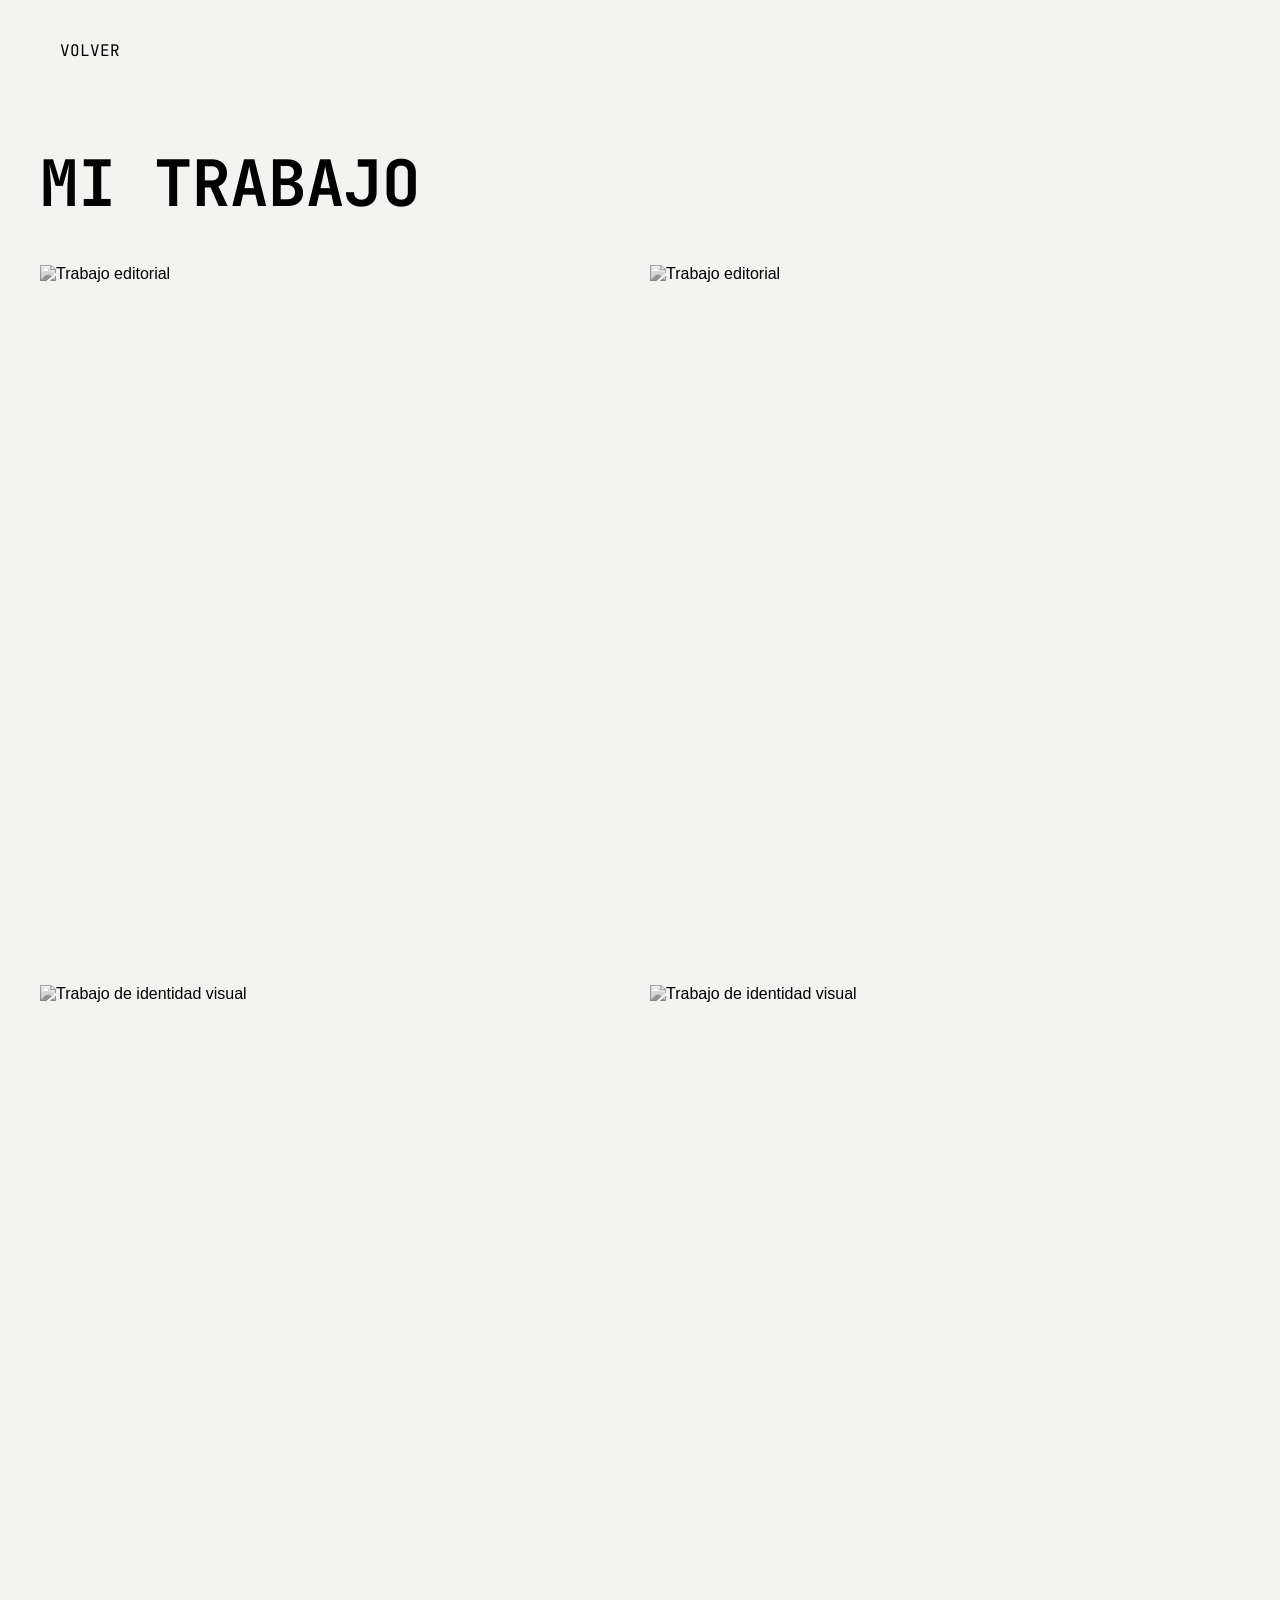
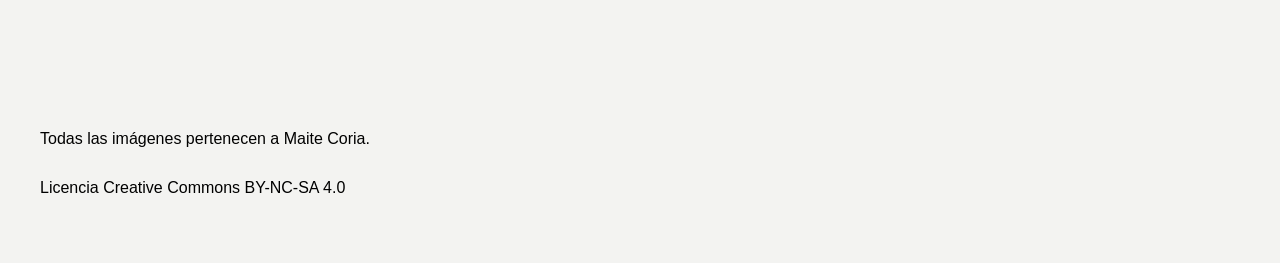
==== pagina2.html @ cc435dad "Add files via upload" ====
<!DOCTYPE html>
<html lang="es">
<head>
<meta charset="UTF-8">
<meta name="viewport" content="width=device-width, initial-scale=1.0">

<title>Mi trabajo</title>

<link rel="preconnect" href="https://fonts.googleapis.com">
<link rel="preconnect" href="https://fonts.gstatic.com" crossorigin>

<link href="https://fonts.googleapis.com/css2?family=JetBrains+Mono:wght@300;400;500;700&family=Strichpunkt+Sans&display=swap" rel="stylesheet">

<link rel="stylesheet" href="estilos.css">
</head>

<body>

<header class="header">
<a href="index.html">Volver</a>
</header>

<h1>Mi trabajo</h1>

<div class="gallery">
<img src="imagenes/trabajo1.jpg" alt="Trabajo editorial">
<img src="imagenes/trabajo2.jpg" alt="Trabajo editorial">
<img src="imagenes/trabajo3.jpg" alt="Trabajo de identidad visual">
<img src="imagenes/trabajo4.jpg" alt="Trabajo de identidad visual">
</div>

<p>
Todas las imágenes pertenecen a Maite Coria.
</p>

<p>
Licencia Creative Commons BY-NC-SA 4.0
</p>

</body>
</html>
---- estilos.css ----
:root{
--title:'JetBrains Mono', monospace;
--text:'Strichpunkt Sans', sans-serif;
}

*{
margin:0;
padding:0;
box-sizing:border-box;
}

body{
padding:40px;
background:#f3f3f1;
color:#000;
font-family:var(--text);
}

.header{
display:flex;
justify-content:space-between;
margin-bottom:80px;
}

.header a,
nav a{
font-family:var(--title);
text-decoration:none;
color:#000;
margin-left:20px;
text-transform:uppercase;
}

h1,h2,h3{
font-family:var(--title);
text-transform:uppercase;
margin-bottom:30px;
}

h1{
font-size:4rem;
}

h2{
font-size:1.5rem;
max-width:900px;
}

p{
font-family:var(--text);
line-height:1.8;
max-width:800px;
margin-bottom:20px;
}

.about{
padding-bottom:120px;
border-bottom:1px solid #000;
}

.buttons{
margin-top:40px;
display:flex;
gap:15px;
flex-wrap:wrap;
}

.buttons a{
border:1px solid #000;
padding:14px 22px;
text-decoration:none;
color:#000;
font-family:var(--title);
}

.grid{
display:grid;
grid-template-columns:repeat(3,1fr);
gap:20px;
padding-bottom:100px;
border-bottom:1px solid #000;
}

.gallery{
display:grid;
grid-template-columns:repeat(2,1fr);
gap:20px;
margin-top:40px;
margin-bottom:40px;
}

.gallery img{
width:100%;
height:700px;
object-fit:cover;
filter:grayscale(100%);
}

iframe{
margin-top:20px;
margin-bottom:80px;
border:0;
}

footer{
margin-top:80px;
padding-top:40px;
border-top:1px solid #000;
}
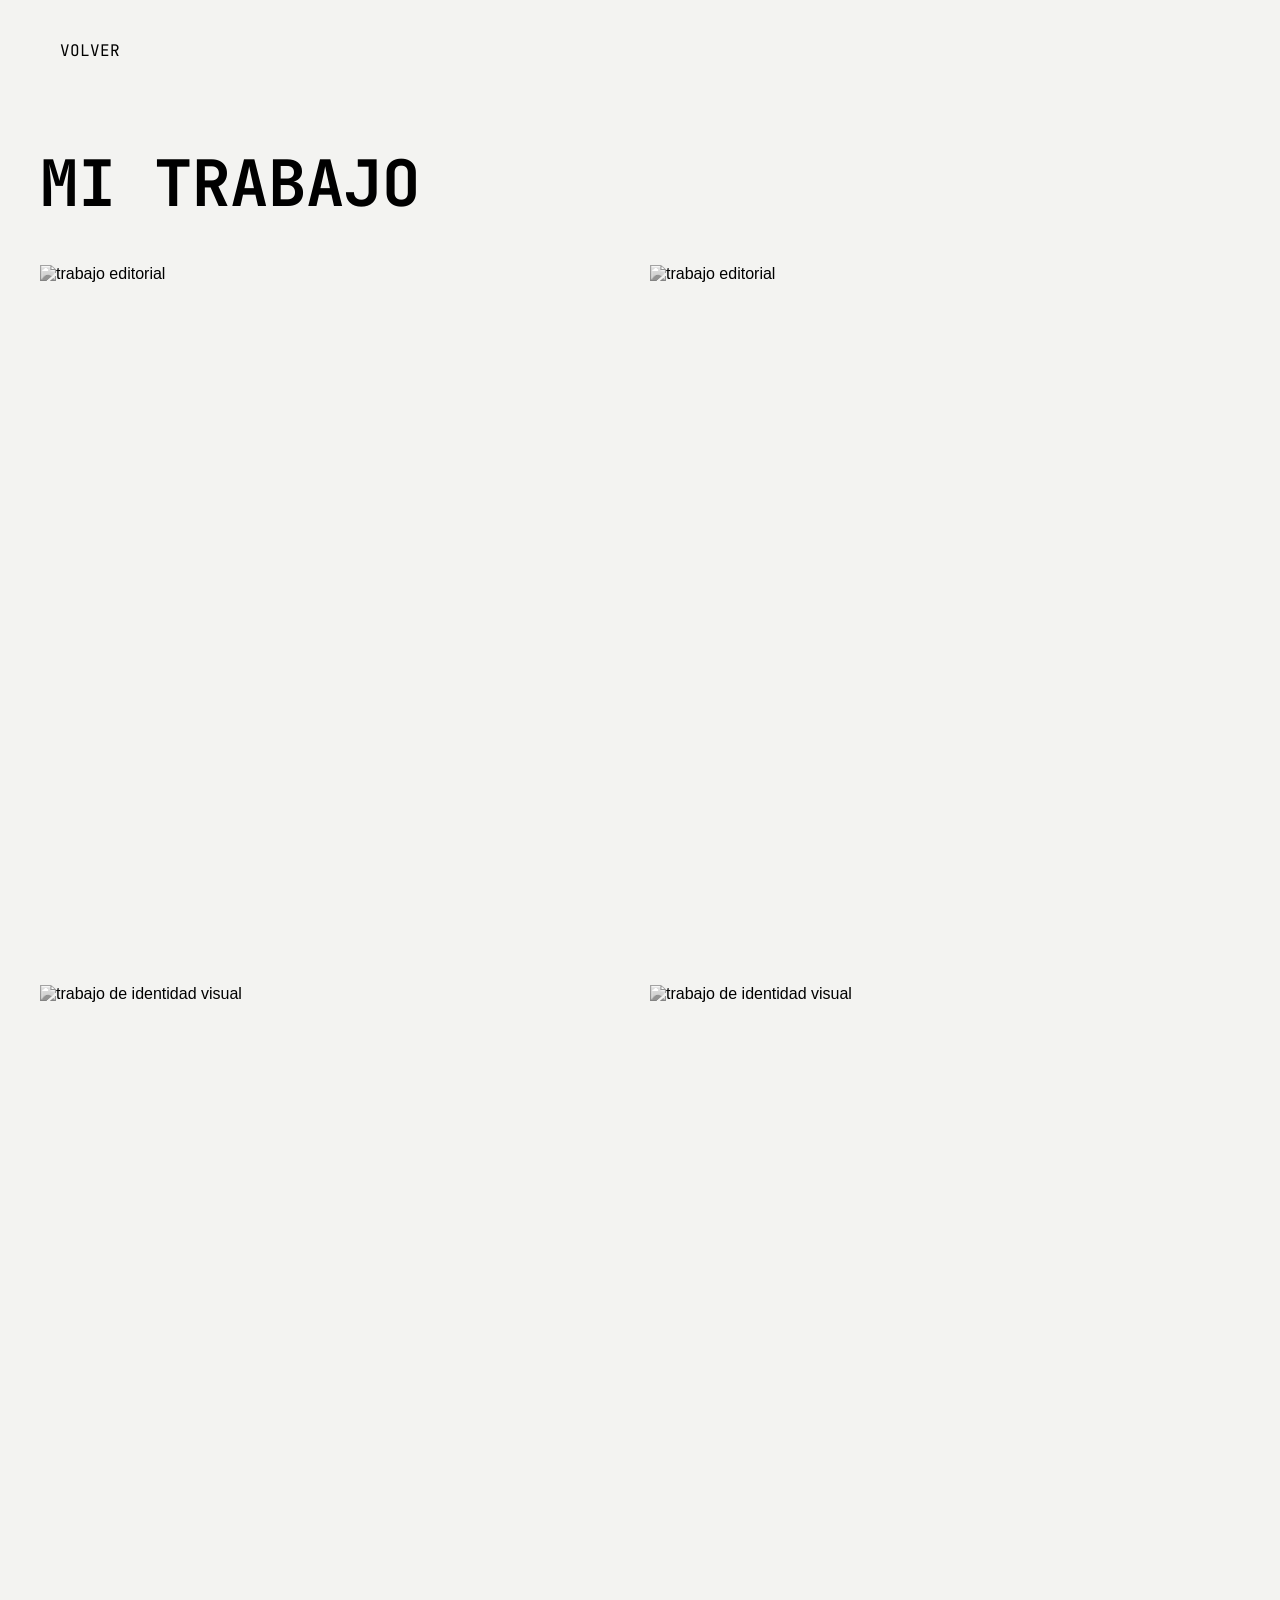
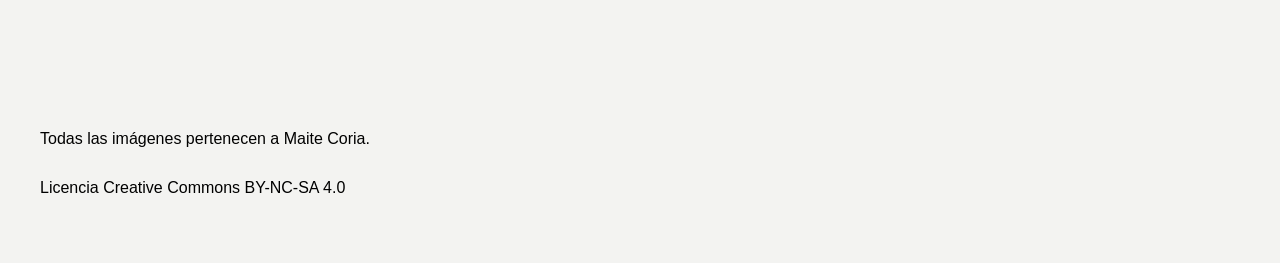
==== commit b334d29c: "Update pagina2.html" ====
--- a/pagina2.html
+++ b/pagina2.html
@@ -23,10 +23,10 @@
 <h1>Mi trabajo</h1>
 
 <div class="gallery">
-<img src="imagenes/trabajo1.jpg" alt="Trabajo editorial">
-<img src="imagenes/trabajo2.jpg" alt="Trabajo editorial">
-<img src="imagenes/trabajo3.jpg" alt="Trabajo de identidad visual">
-<img src="imagenes/trabajo4.jpg" alt="Trabajo de identidad visual">
+<img src="imagenes/trabajo1.jpg" alt="trabajo editorial">
+<img src="imagenes/trabajo2.jpg" alt="trabajo editorial">
+<img src="imagenes/trabajo3.jpg" alt="trabajo de identidad visual">
+<img src="imagenes/trabajo4.jpg" alt="trabajo de identidad visual">
 </div>
 
 <p>
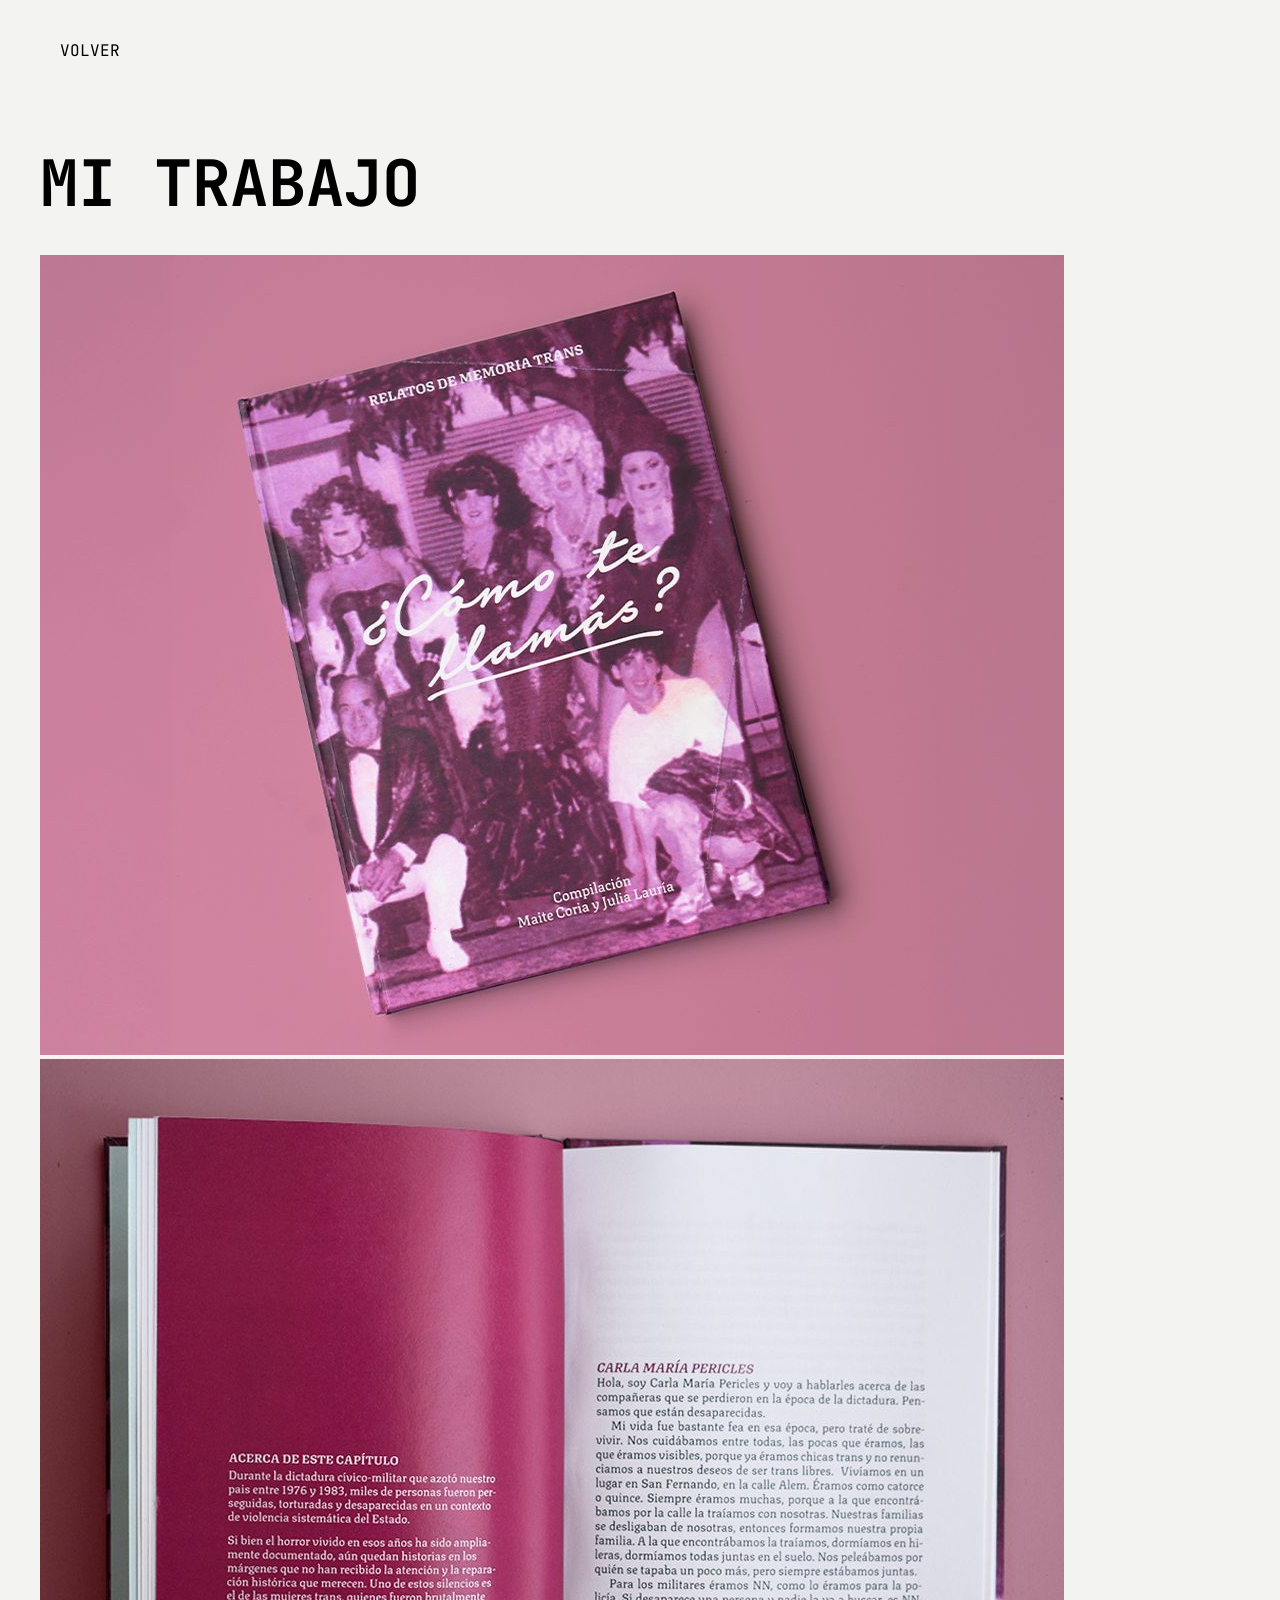
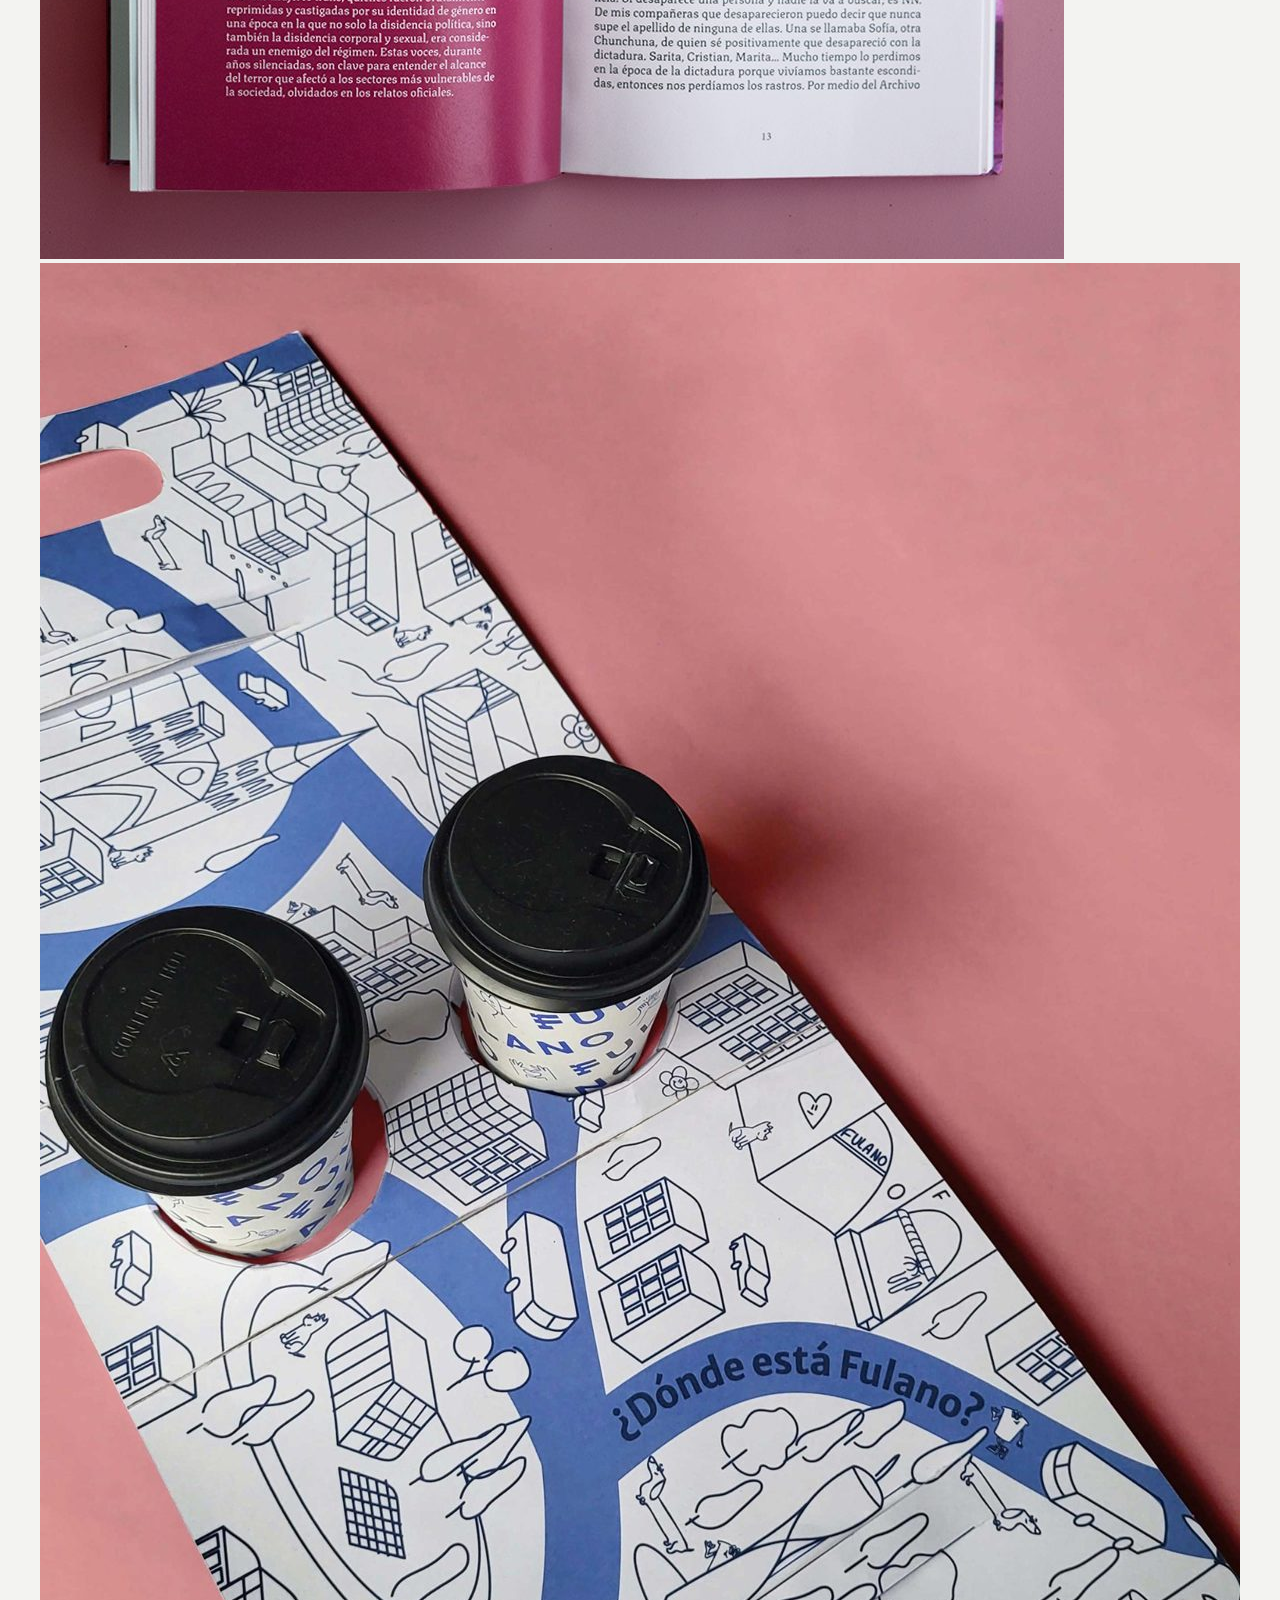
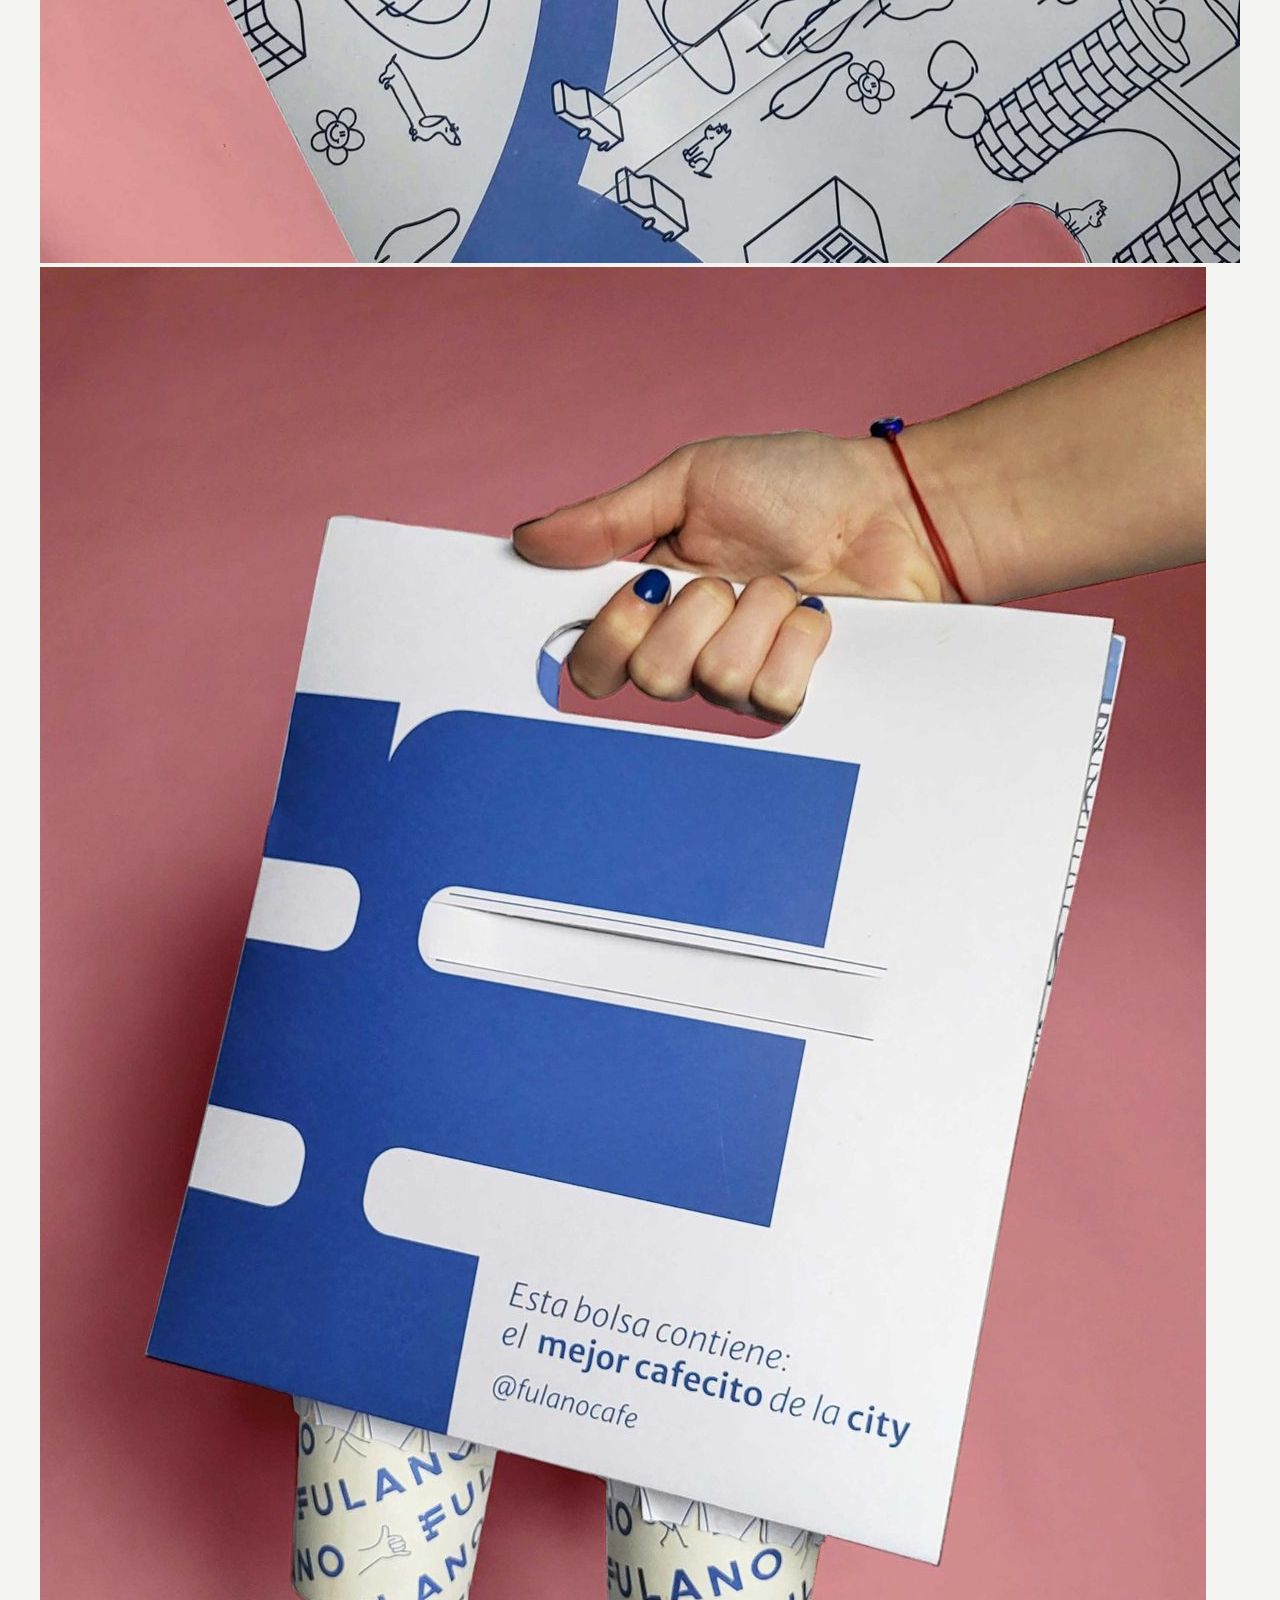
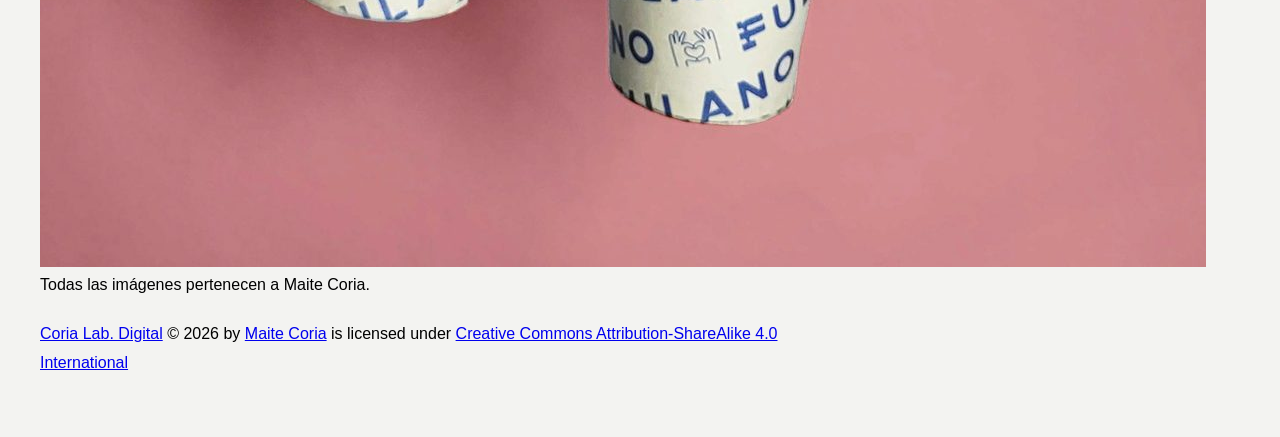
==== commit c5aeab6a: "Update pagina2.html" ====
--- a/pagina2.html
+++ b/pagina2.html
@@ -34,7 +34,7 @@
 </p>
 
 <p>
-Licencia Creative Commons BY-NC-SA 4.0
+<a href="https://maitecoria.github.io/coriamaite/index.html">Coria Lab. Digital</a> © 2026 by <a href="https://www.instagram.com/coriaaam/">Maite Coria</a> is licensed under <a href="https://creativecommons.org/licenses/by-sa/4.0/">Creative Commons Attribution-ShareAlike 4.0 International</a><img src="https://mirrors.creativecommons.org/presskit/icons/cc.svg" alt="" style="max-width: 1em;max-height:1em;margin-left: .2em;"><img src="https://mirrors.creativecommons.org/presskit/icons/by.svg" alt="" style="max-width: 1em;max-height:1em;margin-left: .2em;"><img src="https://mirrors.creativecommons.org/presskit/icons/sa.svg" alt="" style="max-width: 1em;max-height:1em;margin-left: .2em;">
 </p>
 
 </body>
--- a/estilos.css
+++ b/estilos.css
@@ -82,19 +82,20 @@
 border-bottom:1px solid #000;
 }
 
-.gallery{
-display:grid;
-grid-template-columns:repeat(2,1fr);
-gap:20px;
-margin-top:40px;
-margin-bottom:40px;
+.gallery-grid img{
+    width:100%;
+
+    height:700px;
+
+    object-fit:cover;
+
+    filter:grayscale(100%);
+
+    transition:0.3s ease;
 }
 
-.gallery img{
-width:100%;
-height:700px;
-object-fit:cover;
-filter:grayscale(100%);
+.gallery-grid img:hover{
+    filter:grayscale(0%);
 }
 
 iframe{
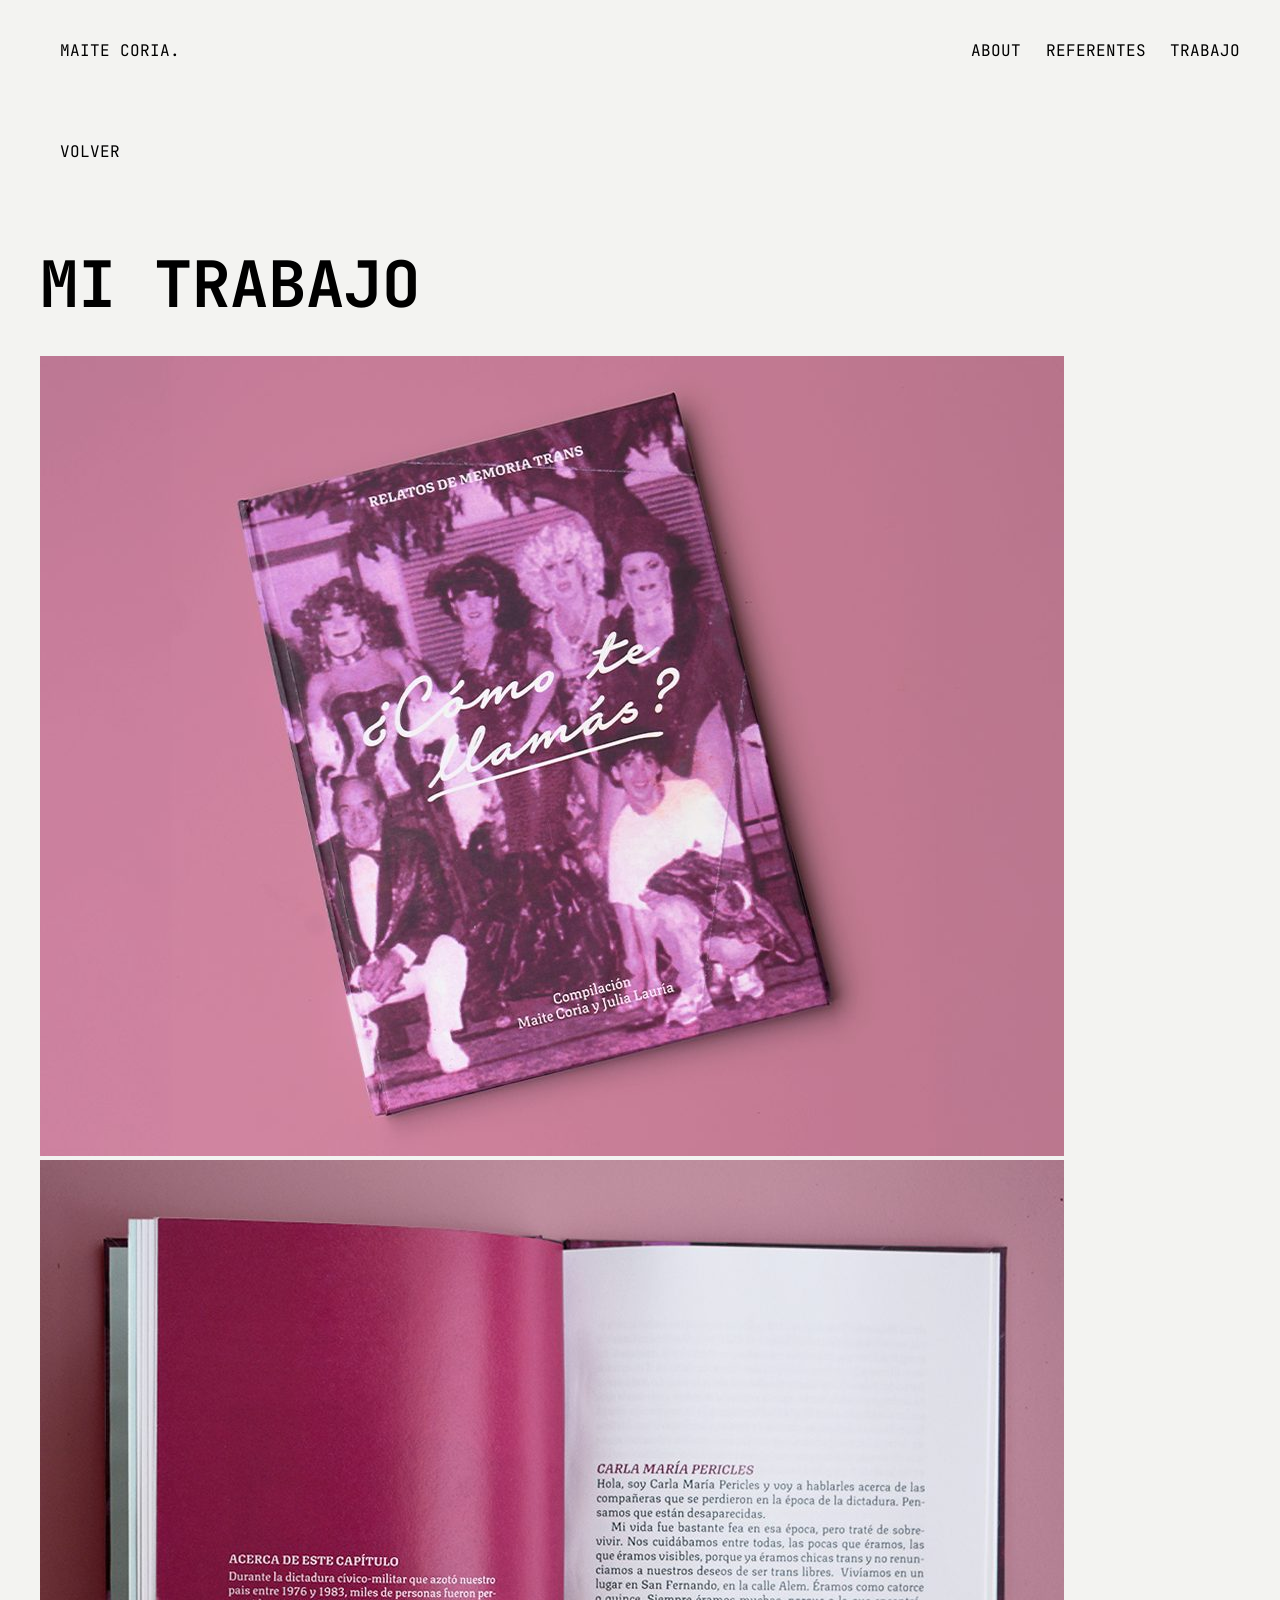
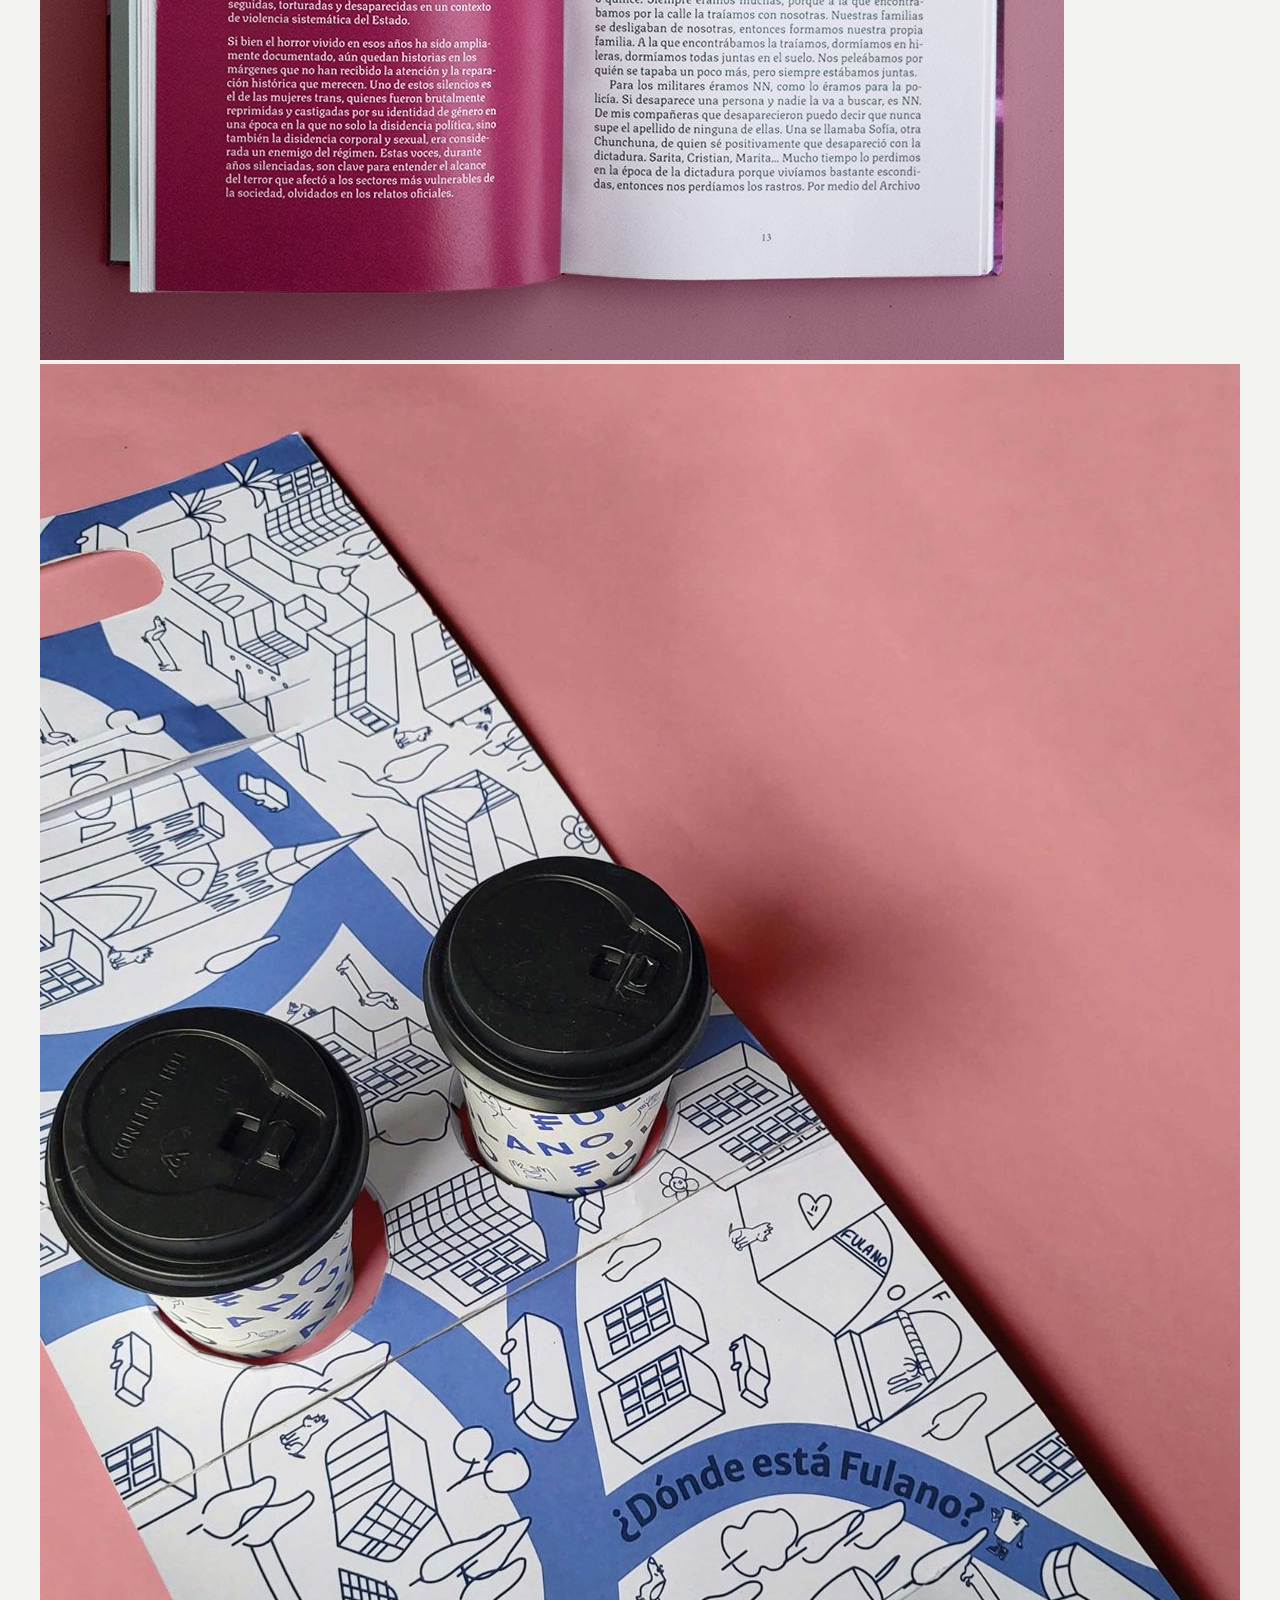
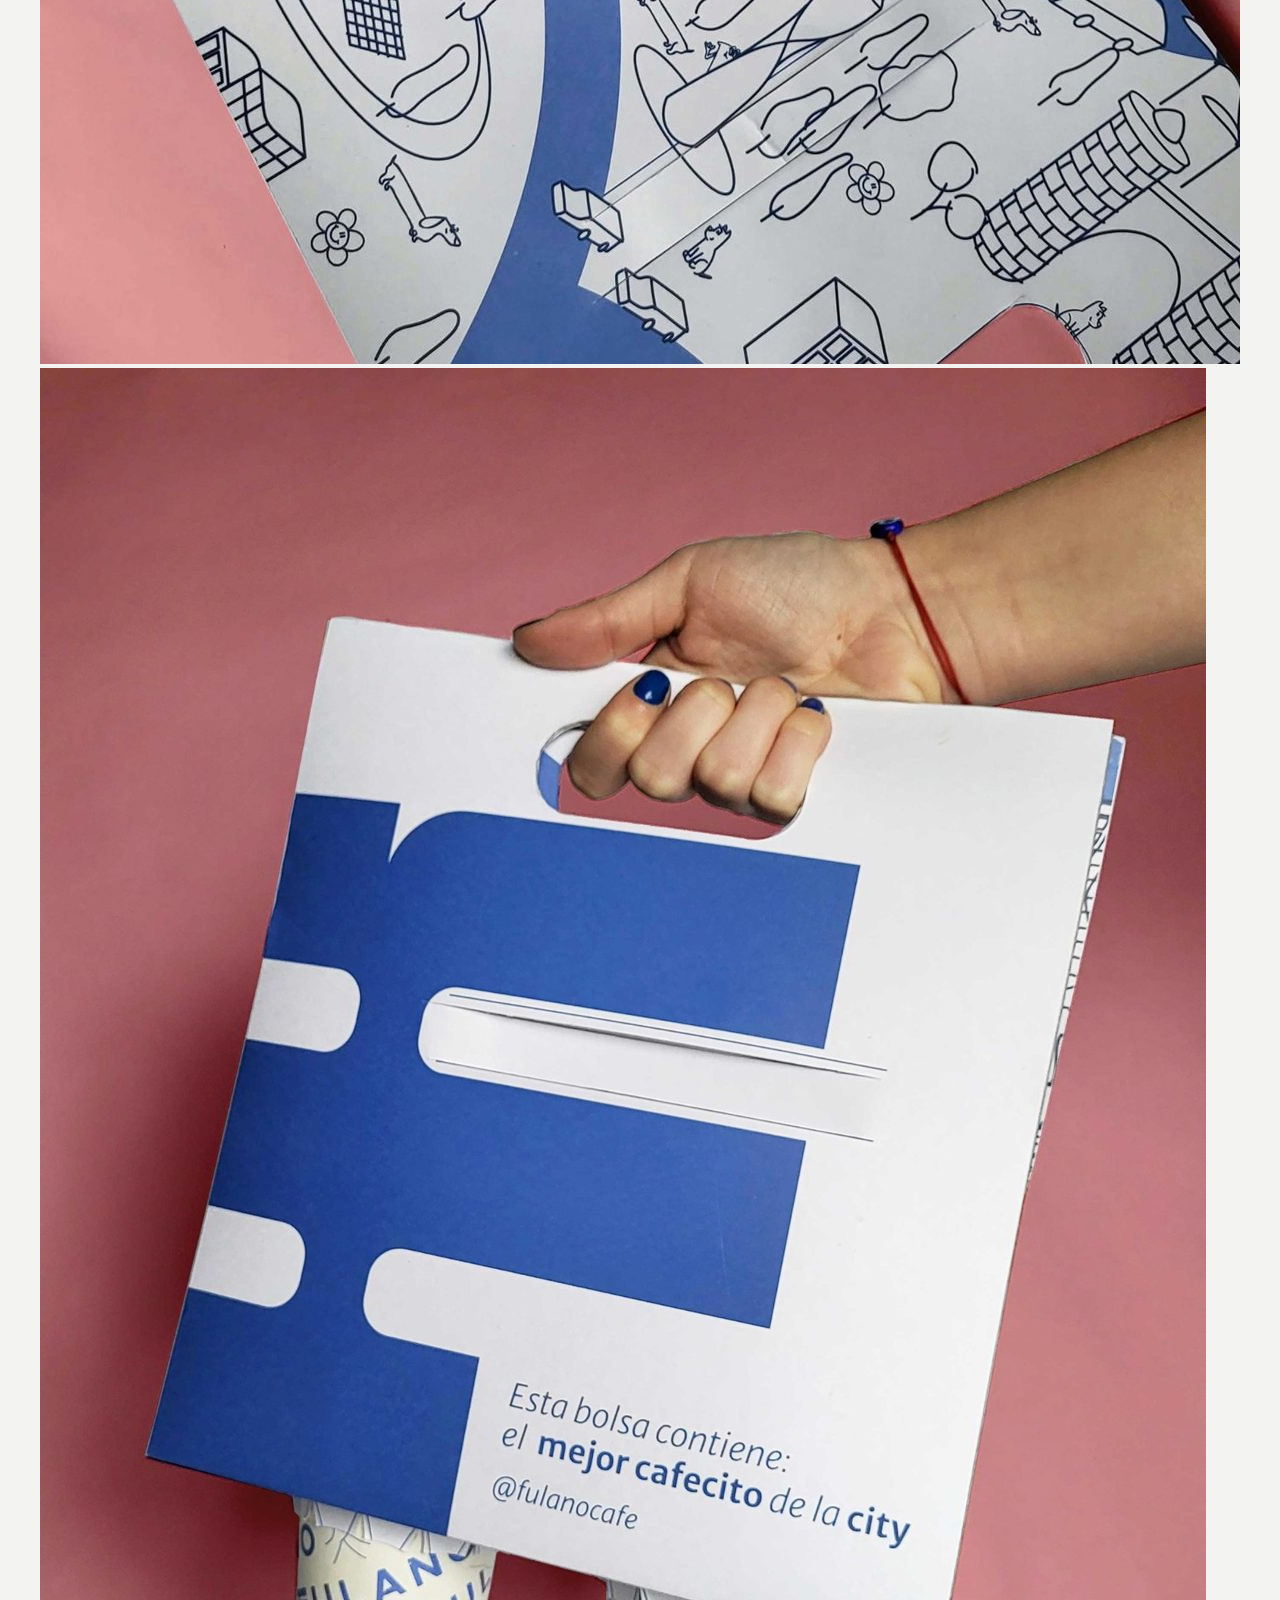
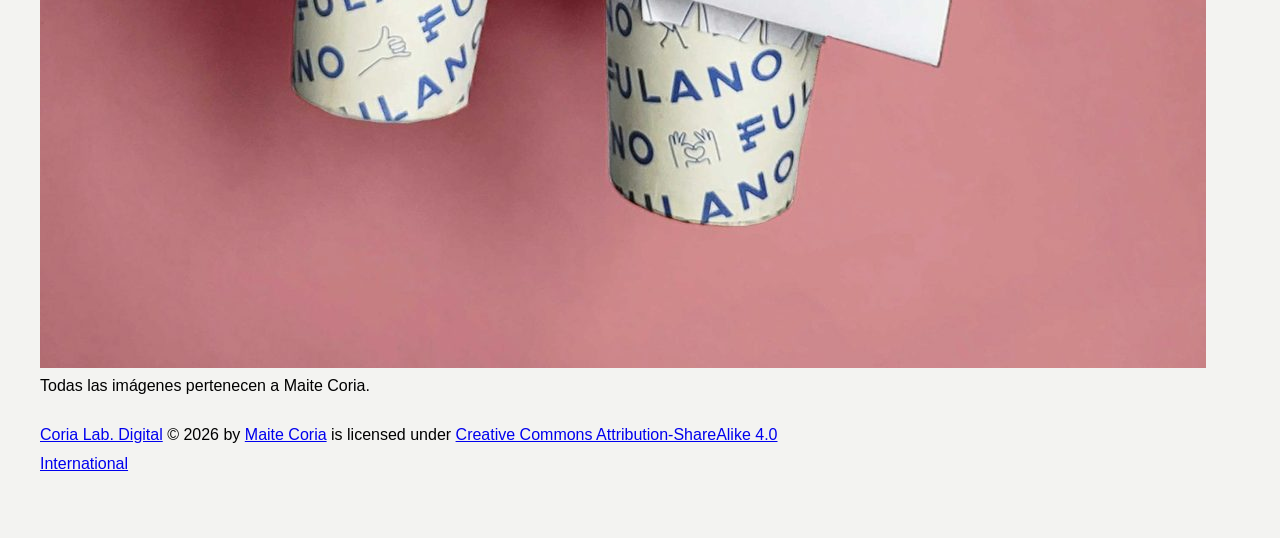
==== commit c4011bc0: "Update pagina2.html" ====
--- a/pagina2.html
+++ b/pagina2.html
@@ -13,7 +13,15 @@
 
 <link rel="stylesheet" href="estilos.css">
 </head>
+<header class="header">
+<a href="index.html">Maite Coria.</a>
 
+<nav>
+<a href="#about">About</a>
+<a href="#referentes">Referentes</a>
+<a href="pagina2.html">Trabajo</a>
+</nav>
+</header>
 <body>
 
 <header class="header">
--- a/estilos.css
+++ b/estilos.css
@@ -54,6 +54,16 @@
 margin-bottom:20px;
 }
 
+.about-text{
+max-width:700px;
+}
+
+.about-text p{
+line-height:1.9;
+margin-bottom:28px;
+font-size:1rem;
+}
+
 .about{
 padding-bottom:120px;
 border-bottom:1px solid #000;
@@ -83,19 +93,15 @@
 }
 
 .gallery-grid img{
-    width:100%;
-
-    height:700px;
-
-    object-fit:cover;
-
-    filter:grayscale(100%);
-
-    transition:0.3s ease;
+width:100%;
+height:700px;
+object-fit:cover;
+filter:grayscale(100%);
+transition:0.3s ease;
 }
 
 .gallery-grid img:hover{
-    filter:grayscale(0%);
+filter:grayscale(0%);
 }
 
 iframe{
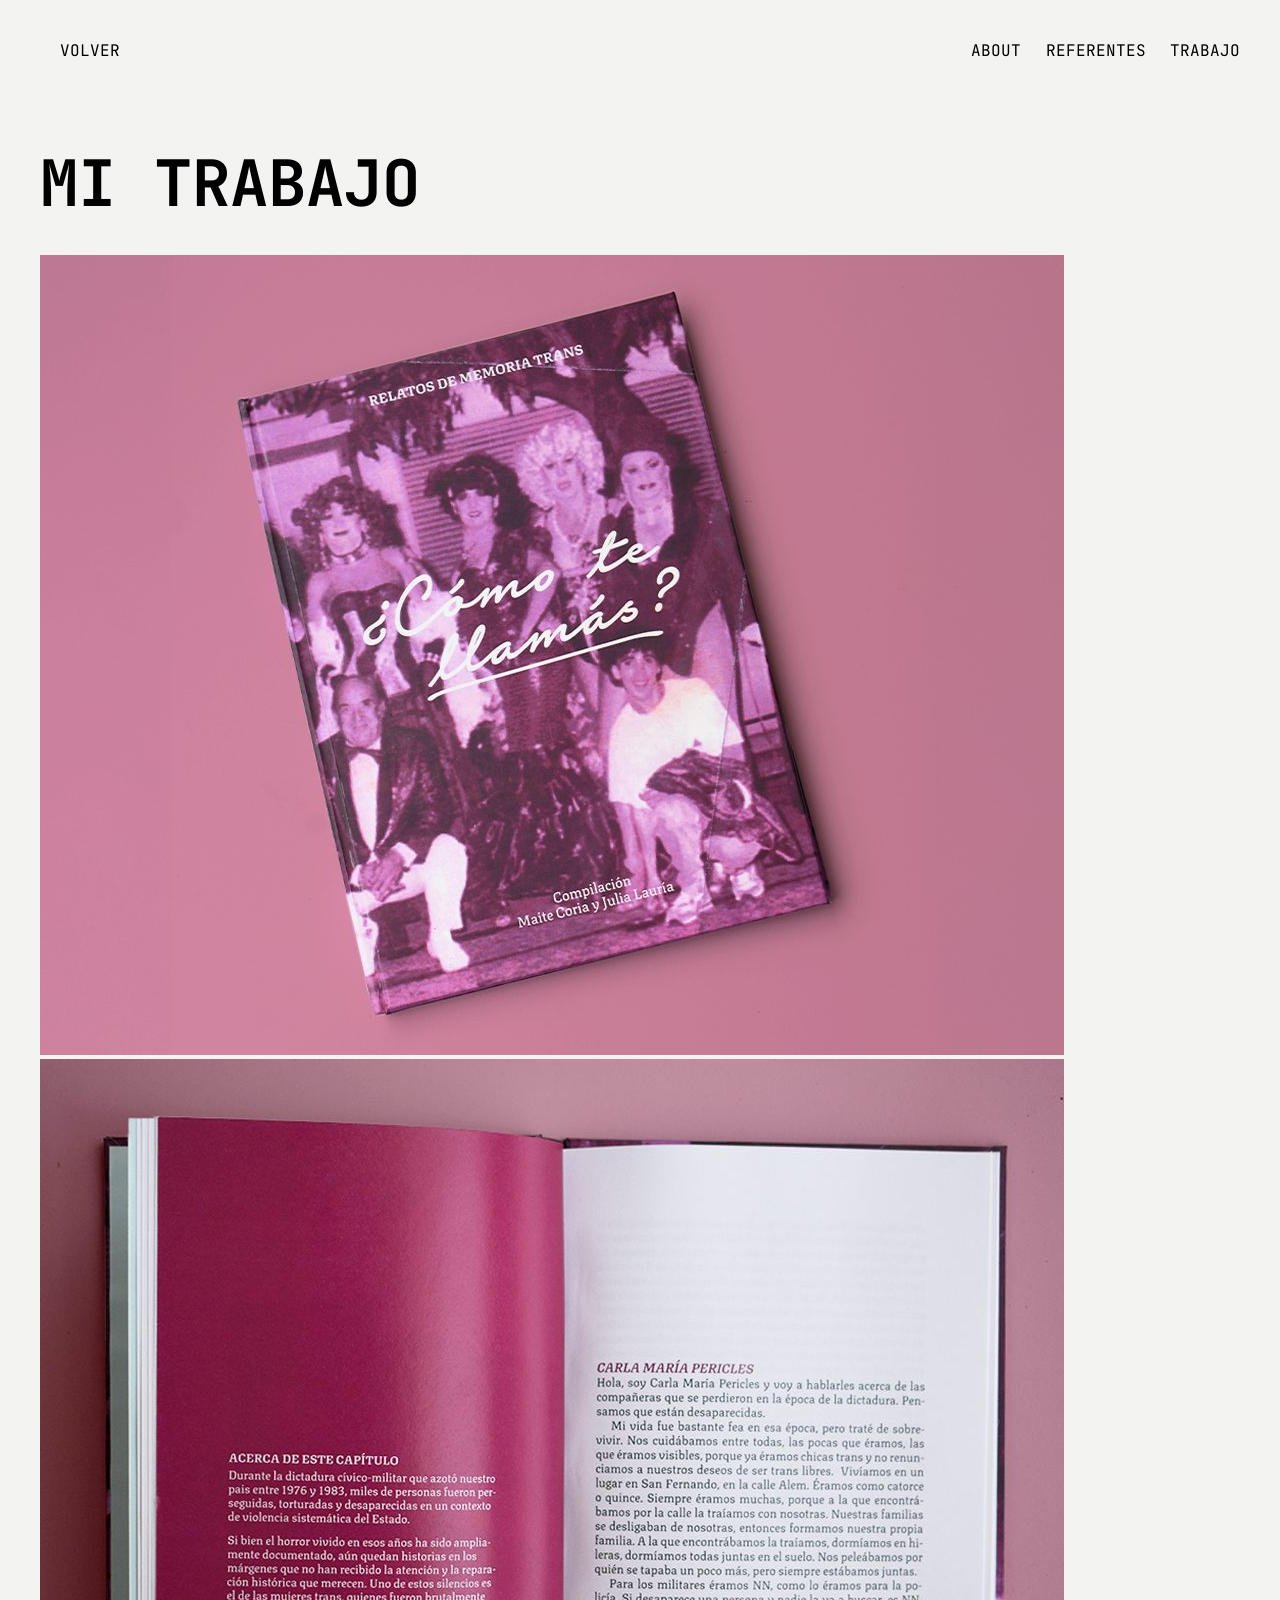
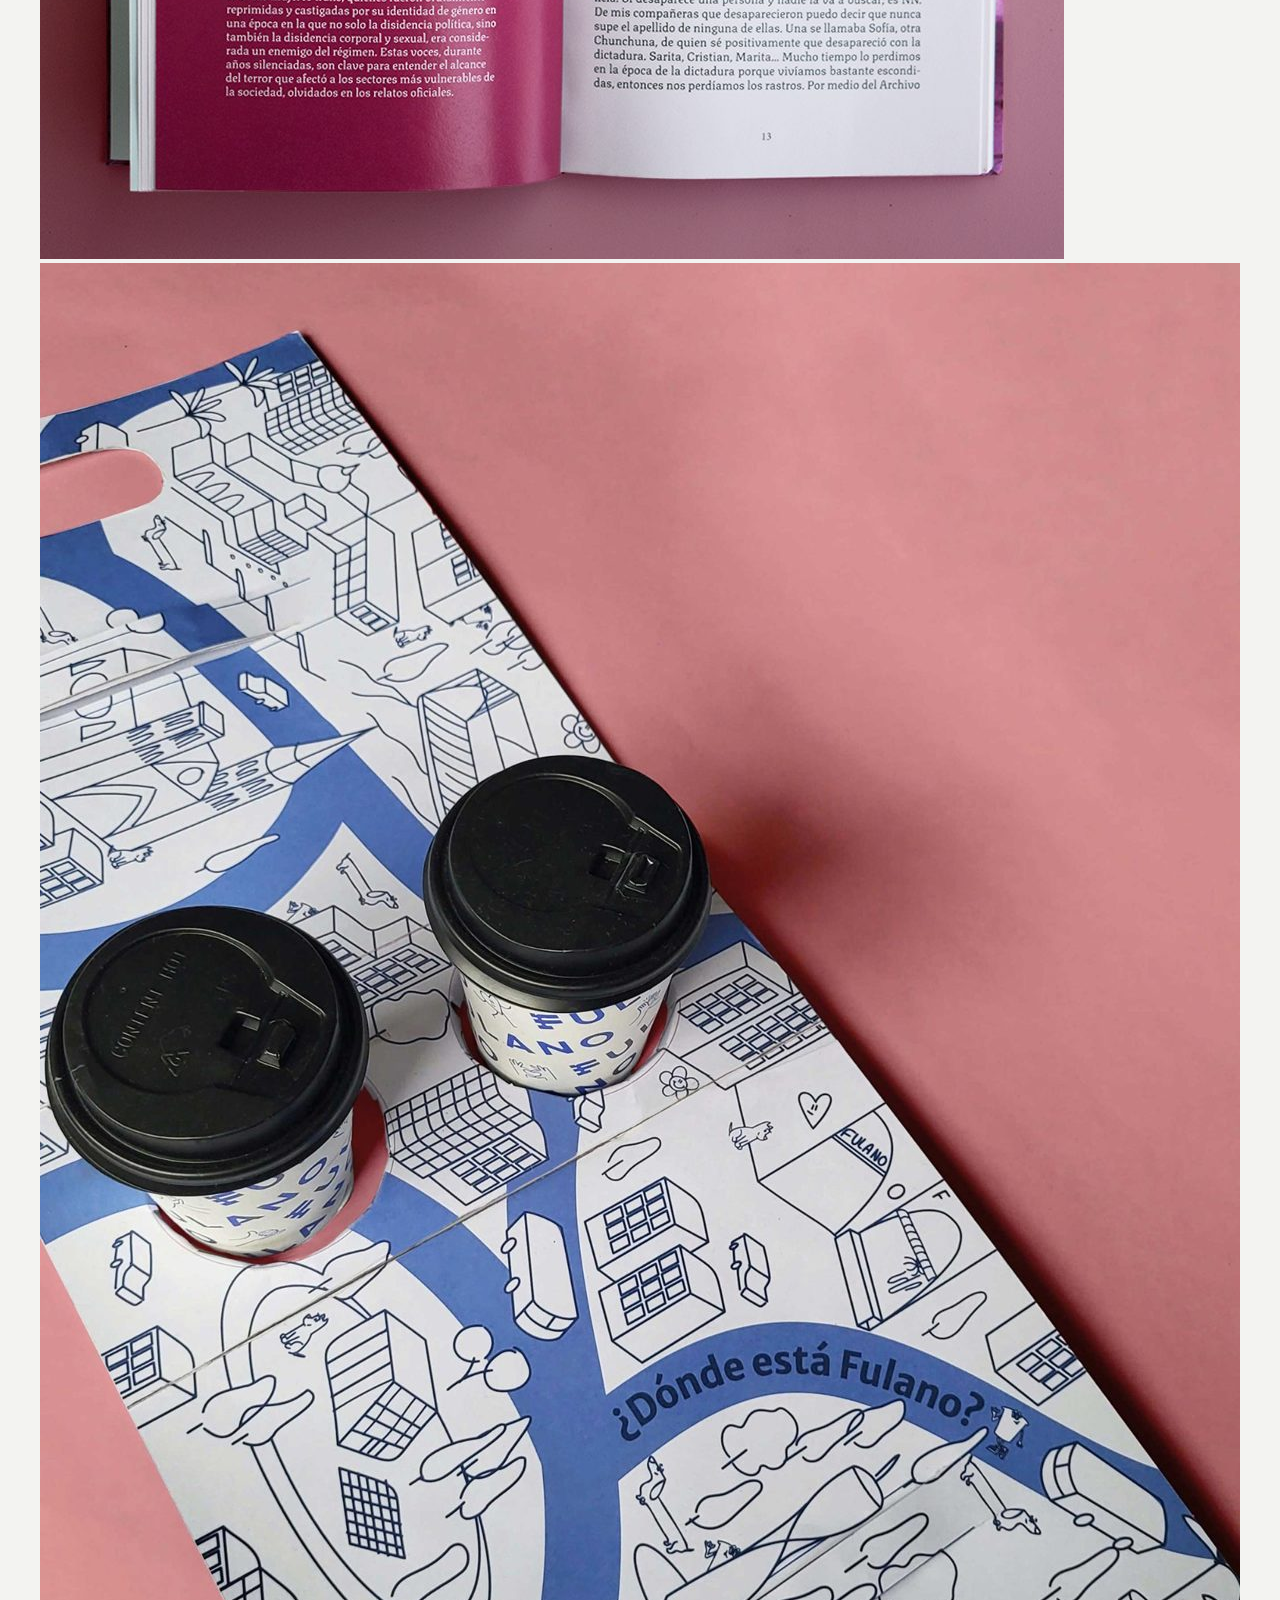
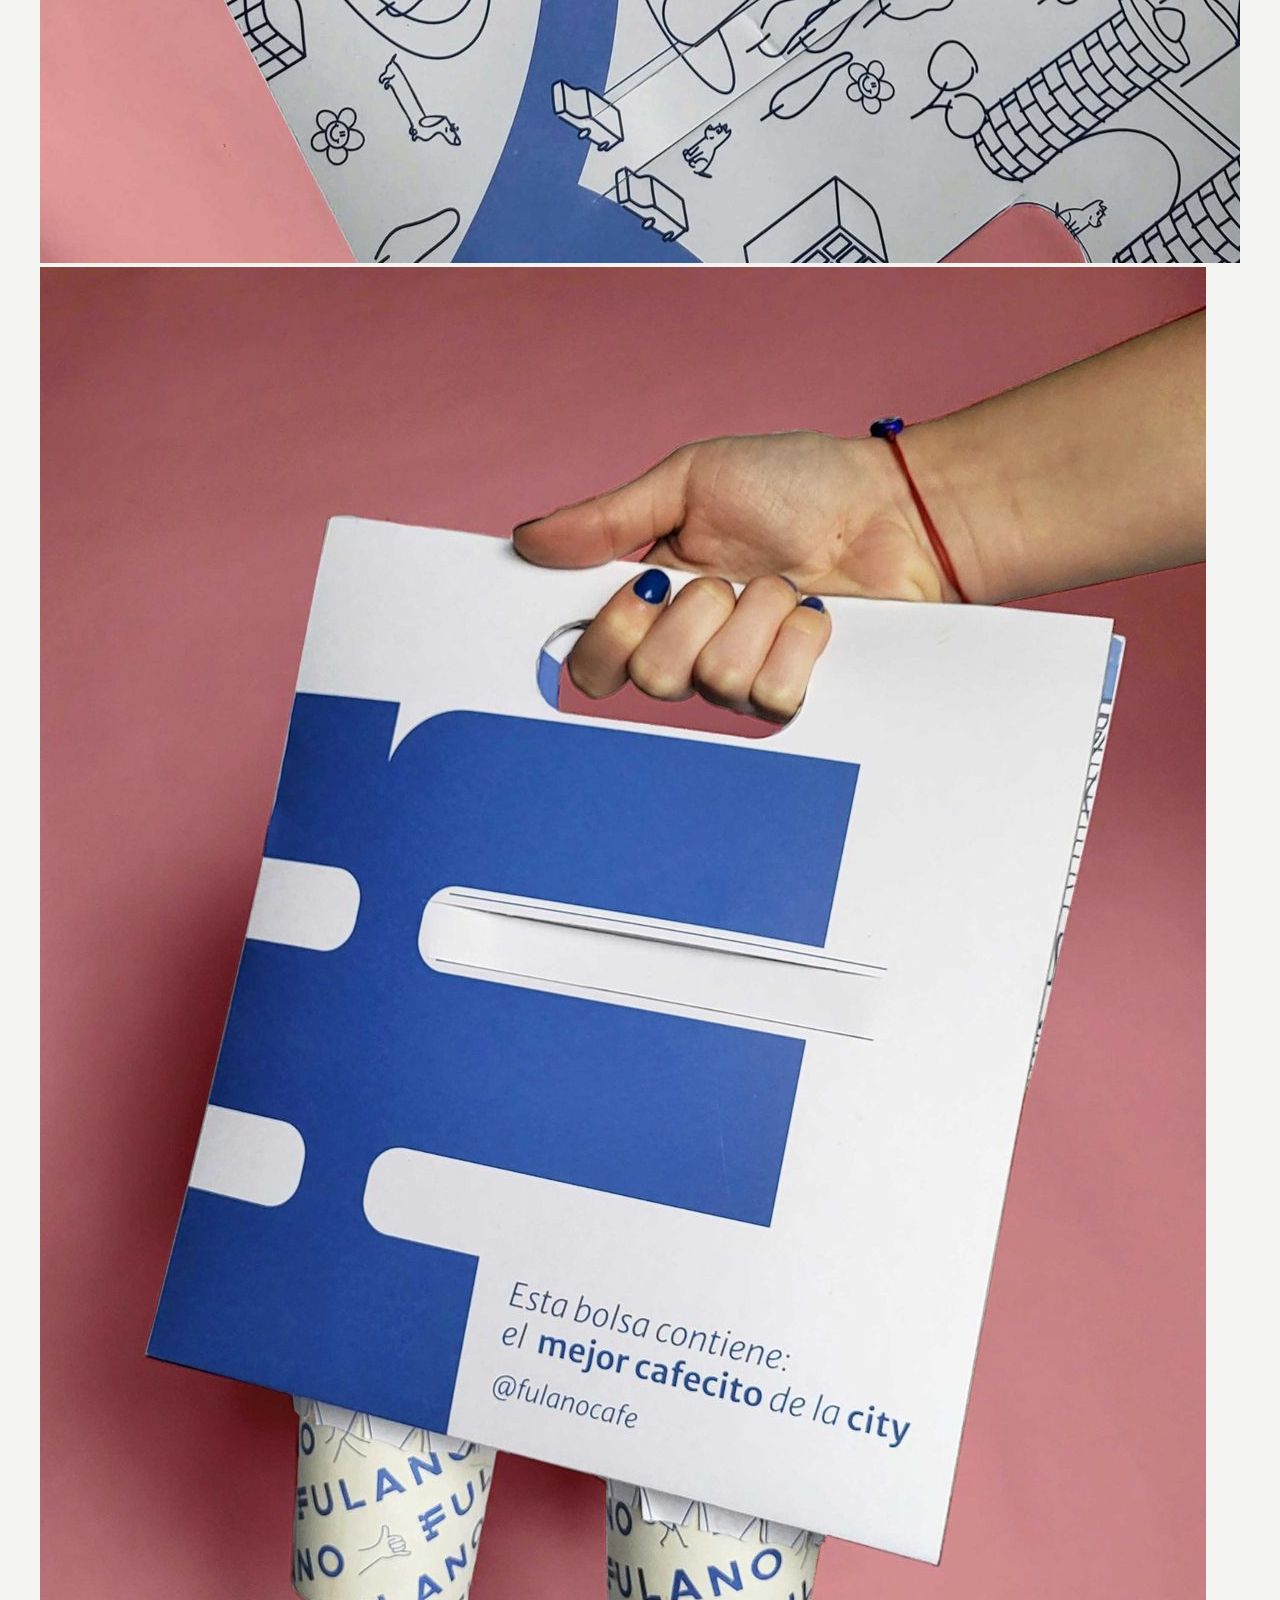
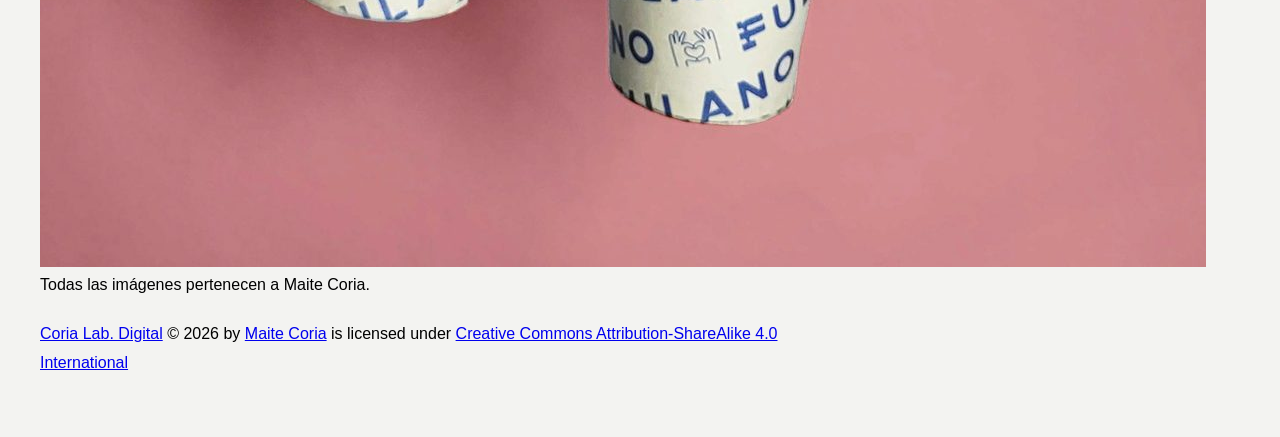
==== commit dbf44626: "Update pagina2.html" ====
--- a/pagina2.html
+++ b/pagina2.html
@@ -5,27 +5,25 @@
 <meta name="viewport" content="width=device-width, initial-scale=1.0">
 
 <title>Mi trabajo</title>
-
+  
 <link rel="preconnect" href="https://fonts.googleapis.com">
 <link rel="preconnect" href="https://fonts.gstatic.com" crossorigin>
 
 <link href="https://fonts.googleapis.com/css2?family=JetBrains+Mono:wght@300;400;500;700&family=Strichpunkt+Sans&display=swap" rel="stylesheet">
 
 <link rel="stylesheet" href="estilos.css">
-</head>
+
+<body>
+
 <header class="header">
-<a href="index.html">Maite Coria.</a>
+<a href="index.html">Volver</a>
 
 <nav>
 <a href="#about">About</a>
 <a href="#referentes">Referentes</a>
 <a href="pagina2.html">Trabajo</a>
 </nav>
-</header>
-<body>
 
-<header class="header">
-<a href="index.html">Volver</a>
 </header>
 
 <h1>Mi trabajo</h1>
